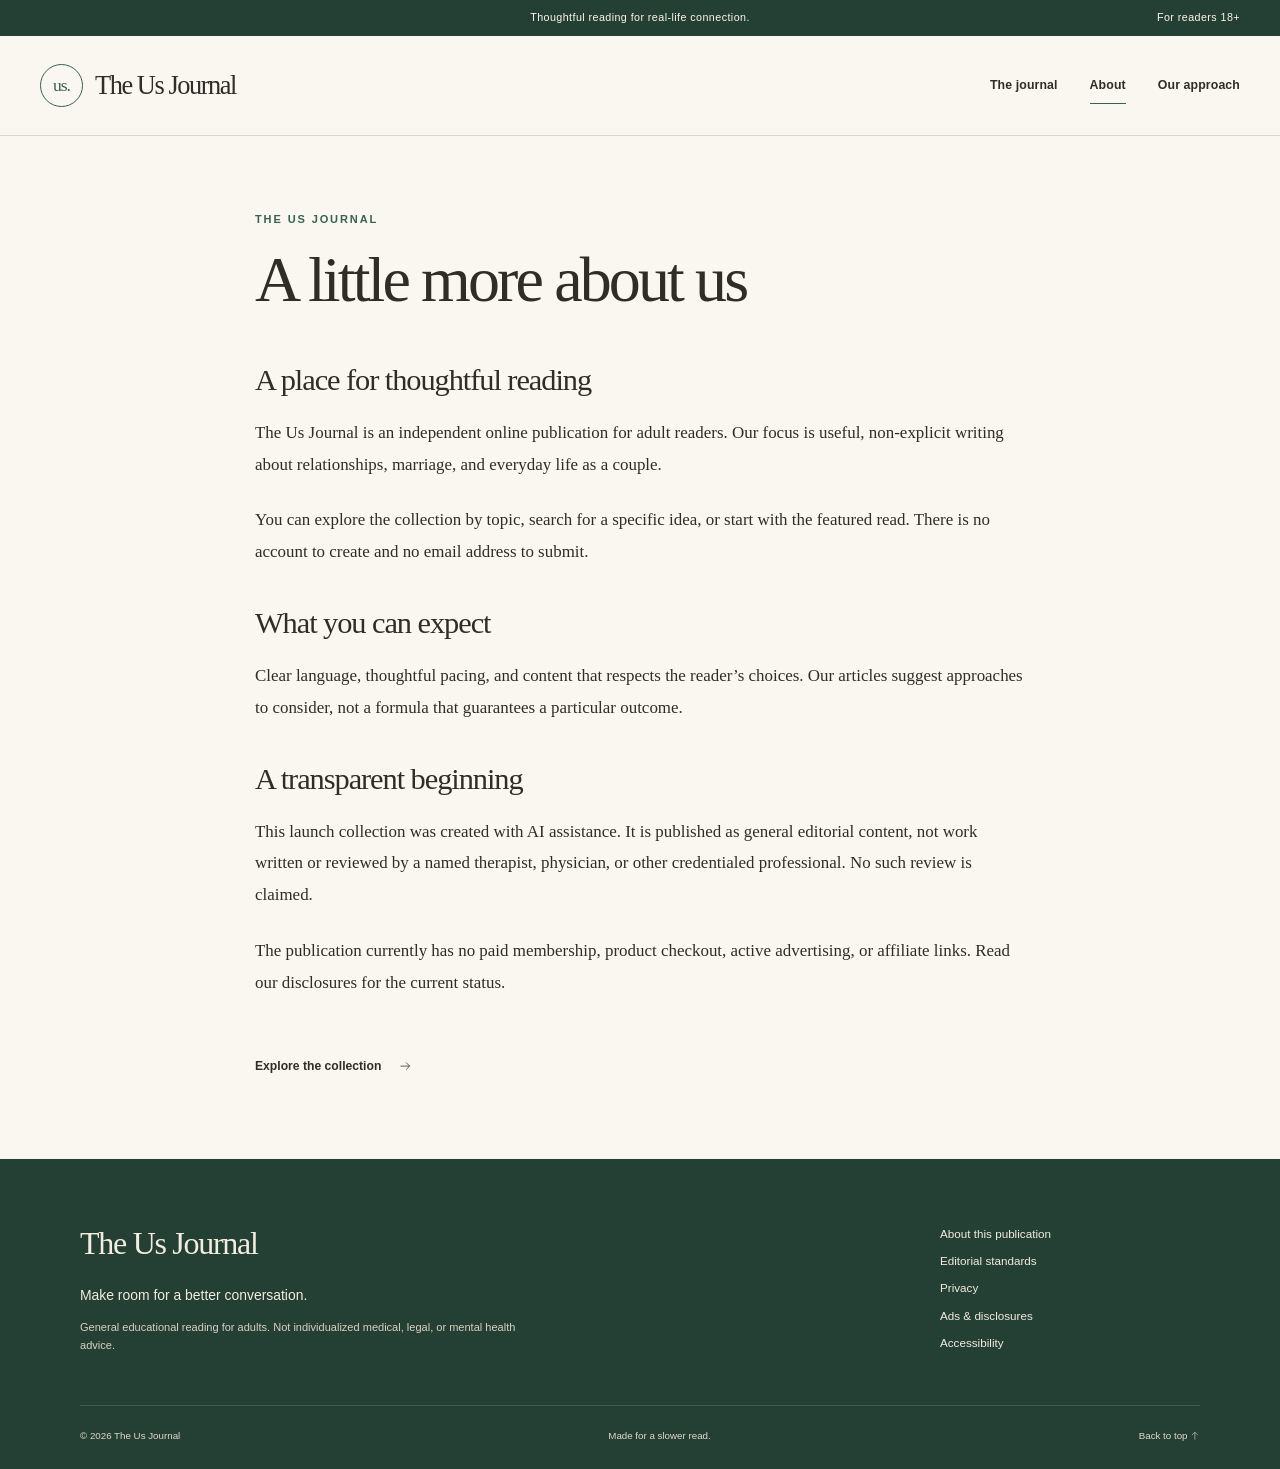
==== about.html @ 5644fdb0 "Publish The Us Journal editorial site" ====
<!doctype html>
<html lang="en-US"><head><meta charset="utf-8"><meta name="viewport" content="width=device-width,initial-scale=1"><title>A little more about us | The Us Journal</title><meta name="description" content="A little more about us at The Us Journal."><meta name="theme-color" content="#243f34"><meta name="color-scheme" content="light"><meta property="og:type" content="website"><meta property="og:title" content="A little more about us | The Us Journal"><meta property="og:description" content="A little more about us at The Us Journal."><link rel="icon" type="image/svg+xml" href="assets/favicon.svg"><link rel="stylesheet" href="assets/style.css"><script defer src="assets/site.js"></script></head>
<body id="top" class="theme-relationships "><a class="skip-link" href="#main">Skip to content</a><div class="topline">Thoughtful reading for real-life connection.<span>For readers 18+</span></div>
<header class="site-header"><a class="brand" href="index.html" aria-label="The Us Journal home"><span class="brand-mark">us.</span><span>The Us Journal</span></a><button class="menu-toggle" aria-expanded="false" aria-controls="site-nav" type="button">Menu <span aria-hidden="true">+</span></button><nav id="site-nav" aria-label="Main navigation"><a  href="index.html#library">The journal</a><a aria-current="page" href="about.html">About</a><a  href="editorial-standards.html">Our approach</a></nav></header>
<main id="main" class="info-page wrap"><p class="eyebrow">The Us Journal</p><h1>A little more about us</h1><div class="prose"><section><h2>A place for thoughtful reading</h2><p>The Us Journal is an independent online publication for adult readers. Our focus is useful, non-explicit writing about relationships, marriage, and everyday life as a couple.</p><p>You can explore the collection by topic, search for a specific idea, or start with the featured read. There is no account to create and no email address to submit.</p></section><section><h2>What you can expect</h2><p>Clear language, thoughtful pacing, and content that respects the reader’s choices. Our articles suggest approaches to consider, not a formula that guarantees a particular outcome.</p></section><section><h2>A transparent beginning</h2><p>This launch collection was created with AI assistance. It is published as general editorial content, not work written or reviewed by a named therapist, physician, or other credentialed professional. No such review is claimed.</p><p>The publication currently has no paid membership, product checkout, active advertising, or affiliate links. Read our disclosures for the current status.</p></section></div><a class="text-link" href="index.html#library">Explore the collection <svg class="inline-arrow" viewBox="0 0 24 24" aria-hidden="true" focusable="false"><path d="M3 12h18M14 5l7 7-7 7" fill="none" stroke="currentColor" stroke-width="1.5"/></svg></a></main>
<footer class="site-footer"><div><a class="footer-brand" href="index.html">The Us Journal</a><p>Make room for a better conversation.</p><p class="small">General educational reading for adults. Not individualized medical, legal, or mental health advice.</p></div><nav aria-label="Footer navigation"><a href="about.html">About this publication</a><a href="editorial-standards.html">Editorial standards</a><a href="privacy.html">Privacy</a><a href="disclosures.html">Ads & disclosures</a><a href="accessibility.html">Accessibility</a></nav><div class="footer-bottom"><span>© 2026 The Us Journal</span><span>Made for a slower read.</span><a href="#top" class="back-top">Back to top <svg class="inline-arrow" viewBox="0 0 24 24" aria-hidden="true" focusable="false"><path d="M12 21V3M5 10l7-7 7 7" fill="none" stroke="currentColor" stroke-width="1.5"/></svg></a></div></footer></body></html>
---- assets/style.css ----
*{box-sizing:border-box}html{scroll-behavior:smooth;scroll-padding-top:35px}body{margin:0;background:#faf7f0;color:#302d27;font-family:Arial,Helvetica,sans-serif;font-size:16px;line-height:1.65;-webkit-font-smoothing:antialiased;--accent:#ae402d;--dark:#482e27;--pale:#f1ddd0;--line:#ddd5c9;--paper:#faf7f0;--muted:#686156}.theme-relationships{--accent:#38614e;--dark:#243f34;--pale:#dbe5d8}.theme-stories{--accent:#725030;--dark:#252d44;--pale:#e8d9c6}a{color:inherit;text-decoration:none}button,input{font:inherit}button,a,input{touch-action:manipulation}button{cursor:pointer}img{display:block;max-width:100%;height:auto}button:focus-visible,a:focus-visible,input:focus-visible{outline:3px solid var(--accent);outline-offset:5px}button[hidden],[hidden]{display:none!important}.wrap{max-width:1200px;margin-left:auto;margin-right:auto;padding-left:40px;padding-right:40px}.eyebrow{text-transform:uppercase;font-size:.69rem;letter-spacing:.17em;font-weight:700;line-height:1.6;margin:0 0 17px;color:var(--accent)}h1,h2,h3,p{margin-top:0}h1,h2,h3{font-family:Georgia,'Times New Roman',serif;font-weight:400;line-height:1.1;letter-spacing:-.045em}h1{font-size:clamp(3.3rem,5.8vw,5.9rem);margin-bottom:26px}h2{font-size:clamp(2.15rem,3.6vw,3.5rem)}h3{font-size:1.8rem;line-height:1.17}em{font-weight:400}p{margin-bottom:1.2em}.small{font-size:.8rem}.sr-only{position:absolute;width:1px;height:1px;overflow:hidden;clip:rect(0,0,0,0);white-space:nowrap}.skip-link{position:fixed;top:-100px;left:15px;background:var(--dark);color:white;padding:14px 24px;z-index:100}.skip-link:focus{top:10px}.topline{padding:9px 40px;background:var(--dark);color:#fff7e9;text-align:center;font-size:.67rem;letter-spacing:.04em}.topline span{position:absolute;right:40px}.site-header{display:flex;justify-content:space-between;align-items:center;max-width:1440px;margin:auto;gap:30px;padding:28px 40px;border-bottom:1px solid var(--line)}.brand{font-family:Georgia,serif;font-size:1.65rem;letter-spacing:-.055em;display:flex;align-items:center;gap:12px;line-height:1.1}.brand-mark{display:grid;place-items:center;width:43px;height:43px;border:1px solid var(--accent);border-radius:50%;font-size:1.1rem;color:var(--accent);letter-spacing:-.06em}.site-header nav{display:flex;gap:32px;font-size:.77rem;font-weight:600;letter-spacing:.01em}.site-header nav a{padding:8px 0;border-bottom:1px solid transparent}.site-header nav a:hover,.site-header nav a[aria-current=page]{border-color:var(--accent)}.menu-toggle{display:none;background:none;border:0;padding:10px 0;color:inherit}.hero{max-width:1440px;margin:auto;display:grid;grid-template-columns:1.15fr 1fr;align-items:center;min-height:665px}.hero-copy{padding:65px 45px 65px max(40px,calc((100vw - 1200px)/2 + 40px))}.hero-intro{max-width:470px;font-size:1rem;line-height:1.8;color:var(--muted);margin-bottom:32px}.button{display:inline-flex;gap:30px;align-items:center;justify-content:space-between;background:var(--accent);color:#fff8ee;font-size:.76rem;font-weight:600;padding:16px 24px;border:1px solid transparent}.button:hover{background:var(--dark)}.button span{font-size:1.2rem;line-height:1}.hero-footnote{font-size:.68rem;color:var(--muted);margin-top:30px;display:flex;align-items:center;gap:10px}.tiny-line{width:24px;border-top:1px solid var(--accent)}.hero-art{padding:36px 50px 36px 10px;position:relative}.hero-art img{width:100%;max-width:540px;border-radius:48% 48% 3px 3px}.art-note{position:absolute;bottom:63px;left:-12px;background:var(--paper);box-shadow:0 5px 25px #302d270a;padding:19px 28px;font-family:Georgia,serif;font-size:.96rem;max-width:285px;transform:rotate(-4deg);line-height:1.4}.theme-relationships .hero-art img{border-radius:2px 48% 2px 2px}.theme-stories .hero{background:var(--dark);color:#fff5e4}.theme-stories .hero-copy{padding-top:75px;padding-bottom:75px}.theme-stories .hero .eyebrow{color:#e3b67e}.theme-stories .hero-intro,.theme-stories .hero-footnote{color:#ddd8d1}.theme-stories .hero .button{background:#dfb984;color:#252d44}.theme-stories .hero .button:hover{background:#f3d5ad}.theme-stories .hero .tiny-line{border-color:#dfb984}.theme-stories .hero-art{padding-right:55px;padding-left:25px}.theme-stories .hero-art img{border-radius:48% 48% 0 0}.theme-stories .art-note{color:var(--dark);left:0}.values-strip{border-top:1px solid var(--line);border-bottom:1px solid var(--line);display:flex;justify-content:space-evenly;padding:20px 24px;gap:20px;text-transform:uppercase;font-size:.64rem;letter-spacing:.12em}.values-strip span:before{content:'✳';margin-right:16px;color:var(--accent);font-size:1rem}.featured{padding-top:62px;padding-bottom:60px}.section-kicker{display:flex;justify-content:space-between;font-size:.69rem;text-transform:uppercase;letter-spacing:.12em;font-weight:bold;border-bottom:1px solid var(--line);padding-bottom:14px;margin-bottom:30px}.section-kicker span{color:var(--muted);font-weight:normal}.featured-content{display:grid;grid-template-columns:1.4fr 1fr;gap:80px;align-items:center}.featured h2{margin-bottom:0;font-size:2.65rem}.featured h2 a:hover,.next-read h2 a:hover{color:var(--accent)}.featured-content>div:last-child>p{font-size:.91rem;color:var(--muted)}.text-link{display:inline-flex;align-items:center;gap:18px;font-size:.76rem;font-weight:600;line-height:1.5}.text-link:hover{text-decoration:underline;text-underline-offset:5px}.text-link span{font-size:1.1rem}.library-section{padding-top:45px;padding-bottom:75px}.section-heading{display:flex;align-items:end;justify-content:space-between;gap:35px;margin-bottom:26px}.section-heading h2{margin-bottom:0}.section-heading>p{font-size:.81rem;color:var(--muted);max-width:240px;margin-bottom:5px}.browse-tools{display:flex;flex-direction:column;gap:18px;border-top:1px solid var(--line);padding-top:24px}.search-label{width:290px;position:relative;align-self:flex-end}.search-label input{appearance:none;width:100%;background:transparent;border:1px solid var(--line);border-radius:0;padding:10px 38px 10px 14px;font-size:.78rem;color:inherit}.search-label input::placeholder{color:#736e63;opacity:1}.search-label>span:last-child{position:absolute;right:14px;top:5px;font-size:1.3rem}.filters{display:flex;gap:8px;flex-wrap:wrap}.filter{padding:8px 15px;background:transparent;border:1px solid var(--line);border-radius:30px;font-size:.68rem;line-height:1.4;color:inherit}.filter:hover{border-color:var(--accent)}.filter.is-active{background:var(--dark);border-color:var(--dark);color:#fff7e9}.result-count{font-size:.67rem;color:var(--muted);min-height:1.1em;margin:16px 0 20px}.article-grid{display:grid;grid-template-columns:repeat(3,1fr);gap:48px 28px}.article-card{min-width:0}.card-art{display:block;position:relative;overflow:hidden;aspect-ratio:1.3}.card-art img{width:100%;height:100%;object-fit:cover;transition:transform .4s}.card-art:hover img{transform:scale(1.035)}.article-card:nth-child(3n+2) .card-art img{object-position:50% 39%}.article-card:nth-child(2n) .card-art{border-radius:100px 0 0 0}.card-number{position:absolute;right:15px;bottom:12px;background:var(--paper);border-radius:50%;width:31px;height:31px;font-family:Georgia,serif;font-size:.78rem;display:grid;place-items:center}.card-text{padding-top:19px}.card-meta{display:flex;justify-content:space-between;gap:12px;font-size:.6rem;text-transform:uppercase;letter-spacing:.05em;color:var(--accent);margin-bottom:14px}.card-meta span:last-child{white-space:nowrap;color:var(--muted);text-transform:none;letter-spacing:0}.card-text h3{margin-bottom:13px}.card-text h3 a:hover{color:var(--accent)}.card-text>p{font-size:.79rem;line-height:1.7;color:var(--muted);margin-bottom:17px}.no-results{padding:40px;border:1px solid var(--line)}.editor-note{display:grid;grid-template-columns:110px 1fr;gap:35px;background:var(--pale);padding-top:48px;padding-bottom:48px;margin-bottom:50px;max-width:1120px}.note-symbol{font-size:5.6rem;line-height:1.1;color:var(--accent)}.editor-note h2{font-size:2.55rem;margin-bottom:20px}.editor-note p:not(.eyebrow){font-size:.9rem;max-width:680px;line-height:1.8}.ad-placeholder{margin:35px auto 65px;border:1px dashed #b9ad9d;max-width:810px;text-align:center;padding:24px 25px;color:var(--muted);background:#ede7dc42}.ad-placeholder .eyebrow{margin-bottom:7px;color:var(--muted);font-size:.58rem}.ad-placeholder p{margin:0 0 2px;font-size:.77rem}.ad-placeholder small{font-size:.63rem}.site-footer{padding:58px max(40px,calc((100vw - 1120px)/2)) 25px;background:var(--dark);color:#f3ecdf;display:grid;grid-template-columns:1fr 260px;gap:40px 100px}.footer-brand{font-family:Georgia,serif;font-size:2rem;letter-spacing:-.04em;display:inline-block;margin-bottom:14px}.site-footer p{font-size:.87rem;margin-bottom:11px}.site-footer .small{font-size:.69rem;color:#dbd0c2;max-width:470px}.site-footer nav{display:grid;gap:8px;align-content:start;font-size:.73rem;padding-top:7px}.site-footer a:hover{text-decoration:underline;text-underline-offset:4px}.footer-bottom{grid-column:1/-1;border-top:1px solid #ffffff24;padding-top:22px;display:flex;justify-content:space-between;gap:20px;font-size:.61rem;color:#e2d9cb}.article-top{max-width:1000px;text-align:center;padding-top:45px;padding-bottom:45px}.article-top>.text-link{display:flex;margin-bottom:43px;font-size:.67rem;color:var(--muted);width:fit-content}.article-top h1{font-size:clamp(2.7rem,5vw,4.7rem);margin:0 auto 25px;max-width:900px}.article-deck{font-size:1.07rem;line-height:1.7;color:var(--muted);max-width:690px;margin:0 auto 25px}.article-byline{display:flex;justify-content:center;gap:24px;font-size:.66rem;color:var(--muted)}.article-banner{display:grid;grid-template-columns:1fr 1fr;padding:0;max-width:900px;height:260px;overflow:hidden;background:var(--pale);margin-bottom:55px}.article-banner img{width:100%;height:260px;object-fit:cover;object-position:50% 55%}.article-banner>div{padding:45px 35px;align-self:center}.article-banner>div>p{font-size:2rem;font-family:Georgia,serif;line-height:1.15;letter-spacing:-.03em;margin-bottom:0}.article-layout{display:grid;grid-template-columns:210px minmax(0,670px);gap:65px;max-width:1120px}.article-aside{position:sticky;top:30px;align-self:start;display:flex;flex-direction:column;gap:13px;padding-top:12px;font-size:.72rem;color:var(--muted);line-height:1.6}.article-aside .eyebrow{font-size:.61rem;margin-bottom:0}.article-aside>a:hover{color:var(--accent);text-decoration:underline}.copy-link{margin-top:15px;align-self:start;border:1px solid var(--line);background:none;padding:9px 14px;font-size:.67rem;color:inherit}.copy-status{font-size:.64rem;min-height:1.1em}.prose{font-family:Georgia,'Times New Roman',serif;font-size:1.12rem;line-height:1.88}.prose h2{font-size:1.9rem;line-height:1.25;margin:36px 0 18px;letter-spacing:-.035em}.prose section:first-child h2{margin-top:0}.prose p{margin-bottom:1.4em}.prose ul{padding-left:24px;margin-bottom:1.4em}.prose li{padding-left:6px;margin-bottom:12px}.takeaway{border-left:3px solid var(--accent);padding:25px 27px;background:var(--pale);margin:40px 0}.takeaway p:last-child{margin-bottom:0;font-size:1.1rem;line-height:1.7}.takeaway .eyebrow{font-family:Arial,sans-serif;margin-bottom:12px}.article-end{border-top:1px solid var(--line);margin-top:40px;padding-top:25px;display:flex;gap:20px;color:var(--muted)}.article-end>span{font-size:1.8rem;color:var(--accent)}.article-end p{font-family:Arial,sans-serif;font-size:.7rem;line-height:1.7}.next-read{max-width:900px;padding-top:35px;padding-bottom:25px;margin-top:35px;border-top:1px solid var(--line)}.next-read h2{font-size:2.2rem;max-width:700px;margin-bottom:20px}.next-read p:last-child{font-size:.86rem;color:var(--muted);max-width:650px}.reading-progress{height:3px;position:fixed;top:0;left:0;right:0;z-index:20}.reading-progress span{height:100%;display:block;width:0;background:var(--accent)}.info-page{max-width:850px;padding-top:75px;padding-bottom:80px}.info-page h1{font-size:clamp(3rem,5vw,4.4rem);margin-bottom:45px}.info-page .prose{font-size:1.06rem}.info-page>.text-link{margin-top:35px}
@media(min-width:1441px){.hero-copy{padding-left:160px}.site-footer{padding-left:calc((100vw - 1120px)/2);padding-right:calc((100vw - 1120px)/2)}}
@media(max-width:1050px){.hero{min-height:560px}.hero-copy{padding:45px 30px}.hero-art{padding:30px 30px 30px 0}.hero h1{font-size:4rem}.art-note{max-width:235px;font-size:.82rem;padding:17px 21px;bottom:45px}.theme-stories .hero-art{padding-right:30px}.featured-content{gap:40px}.article-grid{gap:40px 22px}.card-text h3{font-size:1.6rem}.site-footer{gap:45px}.article-layout{gap:35px;grid-template-columns:170px minmax(0,1fr)}.article-banner{margin-left:40px;margin-right:40px}.editor-note{margin-left:40px;margin-right:40px}.site-header nav{gap:22px}}
@media(max-width:760px){.wrap{padding-left:24px;padding-right:24px}.topline{padding:8px 12px;font-size:.59rem}.topline span{display:none}.site-header{padding:21px 24px;flex-wrap:wrap;gap:18px;position:relative}.brand{font-size:1.43rem}.brand-mark{width:35px;height:35px;font-size:.92rem}.site-header nav{width:100%;justify-content:space-between;border-top:1px solid var(--line);padding-top:13px;font-size:.72rem;gap:14px}.js-enabled .menu-toggle{display:block;font-size:.72rem}.menu-toggle span{font-size:1rem;margin-left:8px}.js-enabled .site-header nav{display:none}.js-enabled .site-header nav.is-open{display:flex}.hero{grid-template-columns:1fr;min-height:0}.hero-copy{padding:48px 24px 28px}.hero h1{font-size:clamp(3.3rem,10.4vw,5rem);margin-bottom:23px}.hero-intro{font-size:.93rem;max-width:540px;margin-bottom:25px}.hero .eyebrow{font-size:.61rem}.hero-footnote{margin-top:22px}.hero-art{padding:10px 35px 50px 55px;max-width:570px;width:100%;justify-self:center}.hero-art img{max-height:420px;object-fit:cover;object-position:50% 60%}.art-note{bottom:35px;left:24px;max-width:238px;padding:16px 21px}.theme-stories .hero-copy{padding-top:45px;padding-bottom:25px}.theme-stories .hero-art{padding:15px 35px 45px 55px}.theme-stories .art-note{left:24px}.values-strip{justify-content:space-around;padding:16px 12px;gap:12px;font-size:.51rem;letter-spacing:.02em}.values-strip span:before{display:none}.featured{padding-top:38px;padding-bottom:33px}.featured-content{grid-template-columns:1fr;gap:22px}.featured h2{font-size:2.2rem}.featured .eyebrow{font-size:.59rem;margin-bottom:12px}.featured-content>div:last-child>p{font-size:.84rem}.section-kicker{font-size:.6rem;margin-bottom:25px}.section-heading{display:block;margin-bottom:22px}.section-heading h2{font-size:2.5rem}.section-heading>p{max-width:none;margin-top:16px;margin-bottom:0;font-size:.75rem}.library-section{padding-top:30px;padding-bottom:45px}.search-label{width:100%;align-self:auto}.filters{gap:7px}.filter{padding:8px 12px;font-size:.63rem}.article-grid{grid-template-columns:repeat(2,1fr);gap:35px 18px}.card-text h3{font-size:1.47rem}.card-text>p{font-size:.72rem}.card-meta{display:block;font-size:.56rem;margin-bottom:10px}.card-meta span{display:block}.card-meta span:last-child{margin-top:3px}.card-text{padding-top:14px}.article-card:nth-child(2n) .card-art{border-radius:65px 0 0 0}.text-link{font-size:.71rem;gap:12px}.editor-note{margin-left:24px;margin-right:24px;padding:32px 25px;grid-template-columns:1fr;gap:17px;margin-bottom:35px}.note-symbol{font-size:3.5rem}.editor-note h2{font-size:2rem}.editor-note p:not(.eyebrow){font-size:.82rem}.editor-note .eyebrow{font-size:.61rem}.ad-placeholder{margin-top:20px;margin-bottom:45px;padding:22px 14px}.ad-placeholder p{font-size:.7rem}.site-footer{padding:40px 24px 25px;grid-template-columns:1fr;gap:27px}.site-footer nav{grid-template-columns:1fr 1fr;gap:10px 20px;font-size:.68rem}.footer-brand{font-size:1.8rem}.footer-bottom{font-size:.57rem;flex-wrap:wrap;gap:14px}.footer-bottom>span:nth-child(2){display:none}.article-top{padding-top:28px;padding-bottom:32px}.article-top>.text-link{margin-bottom:30px}.article-top h1{font-size:2.8rem}.article-top .eyebrow{font-size:.6rem}.article-deck{font-size:.94rem;line-height:1.75}.article-byline{font-size:.59rem;gap:12px;flex-wrap:wrap}.article-banner{margin-left:24px;margin-right:24px;height:190px;padding:0;margin-bottom:30px}.article-banner img{height:190px}.article-banner>div{padding:20px 16px}.article-banner>div>p{font-size:1.4rem}.article-banner .eyebrow{font-size:.5rem;margin-bottom:10px}.article-layout{display:flex;flex-direction:column;gap:20px}.article-aside{position:static;width:100%;padding:0 0 20px;display:flex;gap:9px;border-bottom:1px solid var(--line);font-size:.68rem}.article-aside>.eyebrow{margin-bottom:3px}.article-aside .copy-link{margin-top:6px}.copy-status{min-height:0}.article-aside>p:not(.eyebrow){font-size:.69rem;margin-bottom:0}.theme-stories .article-aside>p:not(.eyebrow) br{display:none}.prose{font-size:1.07rem;line-height:1.85}.prose h2{font-size:1.78rem;margin-top:30px}.takeaway{padding:21px;margin:32px 0}.takeaway p:last-child{font-size:1rem}.next-read{margin-left:24px;margin-right:24px;padding-left:0;padding-right:0;margin-top:15px;padding-top:30px}.next-read h2{font-size:1.9rem}.next-read p:last-child{font-size:.78rem}.info-page{padding-top:45px;padding-bottom:50px}.info-page h1{font-size:3rem;margin-bottom:35px}.info-page .prose{font-size:1rem}}
@media(max-width:390px){.brand{font-size:1.28rem;gap:8px}.brand-mark{width:32px;height:32px}.site-header{padding-left:20px;padding-right:20px}.hero h1{font-size:3.3rem}.article-grid{grid-template-columns:1fr;gap:35px}.card-art{aspect-ratio:1.6}.card-meta{display:flex}.card-meta span:last-child{margin-top:0}.card-text h3{font-size:1.8rem}.card-text>p{font-size:.81rem}.article-banner>div>p{font-size:1.2rem}.article-top h1{font-size:2.5rem}.values-strip{font-size:.48rem}}
@media(prefers-reduced-motion:reduce){html{scroll-behavior:auto}*,*:before,*:after{transition:none!important;animation:none!important}}
@media print{.site-header,.topline,.article-aside,.ad-placeholder,.site-footer,.reading-progress,.next-read,.article-banner,.article-top>.text-link{display:none!important}.article-layout{display:block}.article-top{padding:0}.article-top h1{font-size:30pt}.prose{font-size:12pt;line-height:1.6}.wrap{max-width:none;padding:0}.article-end{break-inside:avoid}a{text-decoration:none;color:black}}

.inline-arrow{display:inline-block;width:1em;height:1em;vertical-align:-.14em;flex-shrink:0}
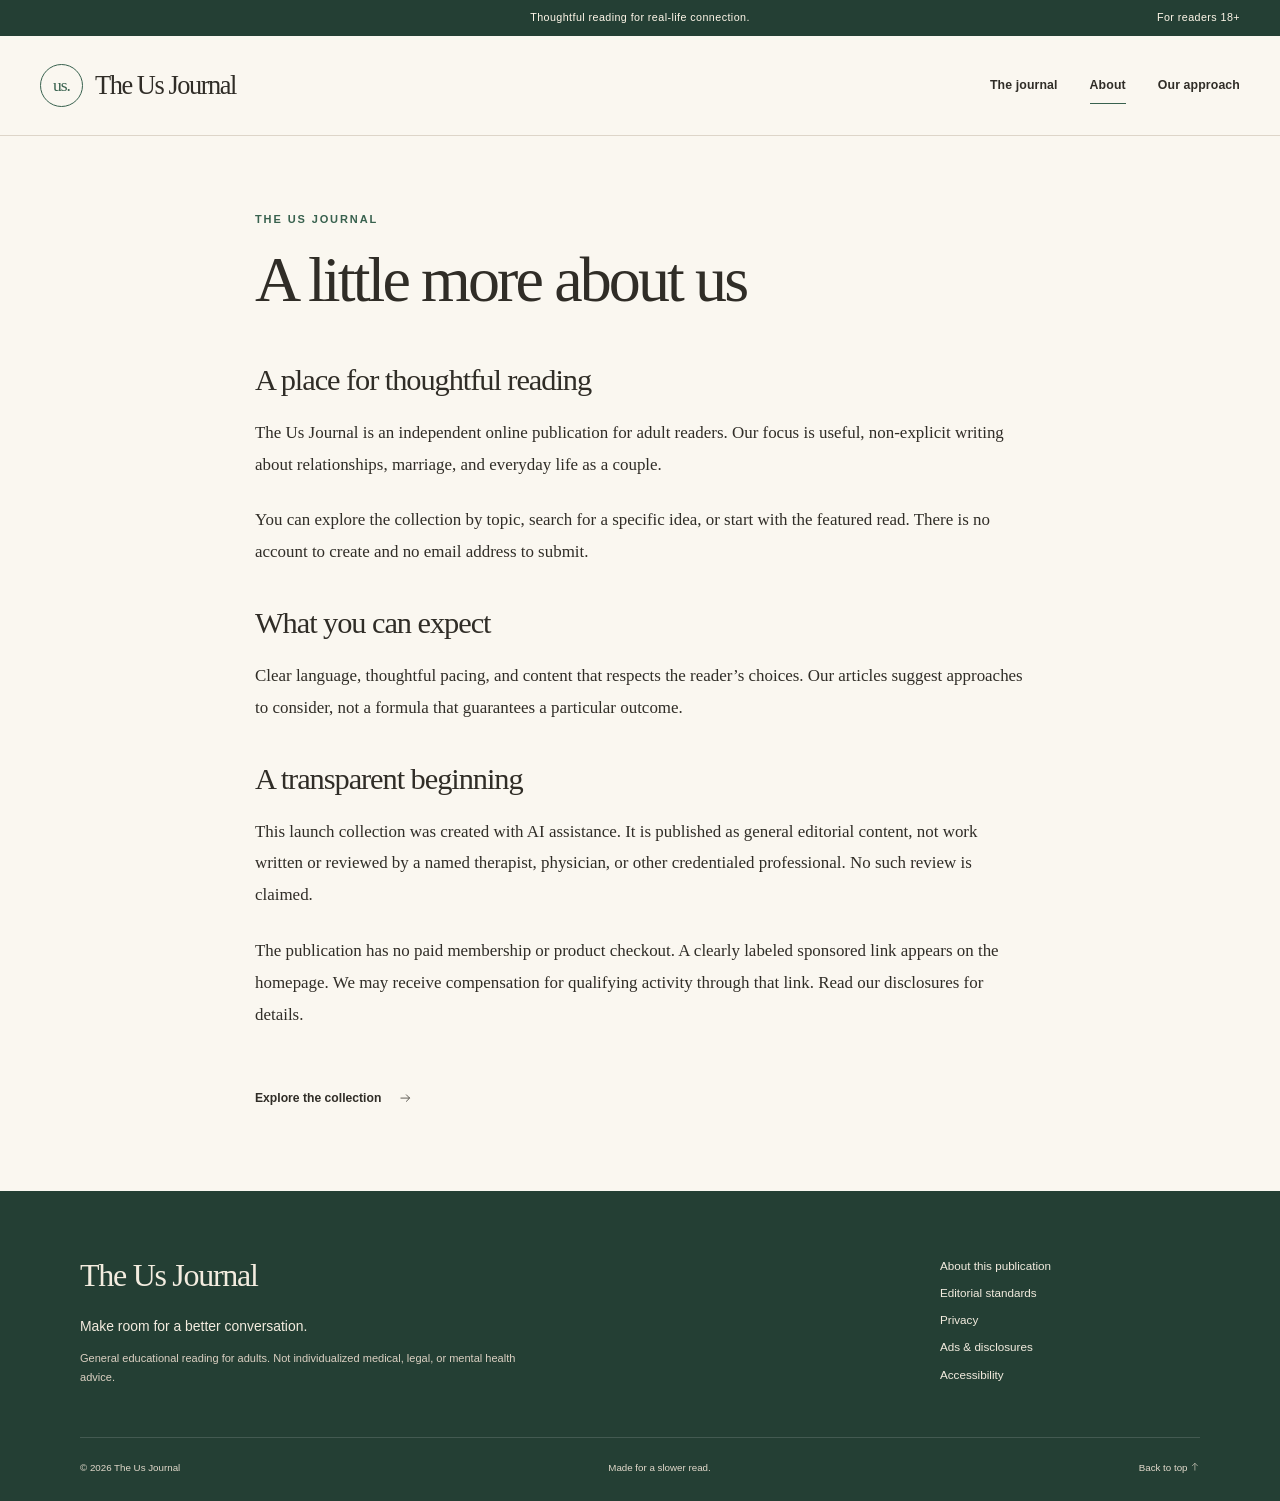
==== commit 9a437204: "Add prominent labeled sponsored SmartLink and disclosure" ====
--- a/about.html
+++ b/about.html
@@ -2,5 +2,5 @@
 <html lang="en-US"><head><meta charset="utf-8"><meta name="viewport" content="width=device-width,initial-scale=1"><title>A little more about us | The Us Journal</title><meta name="description" content="A little more about us at The Us Journal."><meta name="theme-color" content="#243f34"><meta name="color-scheme" content="light"><meta property="og:type" content="website"><meta property="og:title" content="A little more about us | The Us Journal"><meta property="og:description" content="A little more about us at The Us Journal."><link rel="icon" type="image/svg+xml" href="assets/favicon.svg"><link rel="stylesheet" href="assets/style.css"><script defer src="assets/site.js"></script></head>
 <body id="top" class="theme-relationships "><a class="skip-link" href="#main">Skip to content</a><div class="topline">Thoughtful reading for real-life connection.<span>For readers 18+</span></div>
 <header class="site-header"><a class="brand" href="index.html" aria-label="The Us Journal home"><span class="brand-mark">us.</span><span>The Us Journal</span></a><button class="menu-toggle" aria-expanded="false" aria-controls="site-nav" type="button">Menu <span aria-hidden="true">+</span></button><nav id="site-nav" aria-label="Main navigation"><a  href="index.html#library">The journal</a><a aria-current="page" href="about.html">About</a><a  href="editorial-standards.html">Our approach</a></nav></header>
-<main id="main" class="info-page wrap"><p class="eyebrow">The Us Journal</p><h1>A little more about us</h1><div class="prose"><section><h2>A place for thoughtful reading</h2><p>The Us Journal is an independent online publication for adult readers. Our focus is useful, non-explicit writing about relationships, marriage, and everyday life as a couple.</p><p>You can explore the collection by topic, search for a specific idea, or start with the featured read. There is no account to create and no email address to submit.</p></section><section><h2>What you can expect</h2><p>Clear language, thoughtful pacing, and content that respects the reader’s choices. Our articles suggest approaches to consider, not a formula that guarantees a particular outcome.</p></section><section><h2>A transparent beginning</h2><p>This launch collection was created with AI assistance. It is published as general editorial content, not work written or reviewed by a named therapist, physician, or other credentialed professional. No such review is claimed.</p><p>The publication currently has no paid membership, product checkout, active advertising, or affiliate links. Read our disclosures for the current status.</p></section></div><a class="text-link" href="index.html#library">Explore the collection <svg class="inline-arrow" viewBox="0 0 24 24" aria-hidden="true" focusable="false"><path d="M3 12h18M14 5l7 7-7 7" fill="none" stroke="currentColor" stroke-width="1.5"/></svg></a></main>
+<main id="main" class="info-page wrap"><p class="eyebrow">The Us Journal</p><h1>A little more about us</h1><div class="prose"><section><h2>A place for thoughtful reading</h2><p>The Us Journal is an independent online publication for adult readers. Our focus is useful, non-explicit writing about relationships, marriage, and everyday life as a couple.</p><p>You can explore the collection by topic, search for a specific idea, or start with the featured read. There is no account to create and no email address to submit.</p></section><section><h2>What you can expect</h2><p>Clear language, thoughtful pacing, and content that respects the reader’s choices. Our articles suggest approaches to consider, not a formula that guarantees a particular outcome.</p></section><section><h2>A transparent beginning</h2><p>This launch collection was created with AI assistance. It is published as general editorial content, not work written or reviewed by a named therapist, physician, or other credentialed professional. No such review is claimed.</p><p>The publication has no paid membership or product checkout. A clearly labeled sponsored link appears on the homepage. We may receive compensation for qualifying activity through that link. Read our disclosures for details.</p></section></div><a class="text-link" href="index.html#library">Explore the collection <svg class="inline-arrow" viewBox="0 0 24 24" aria-hidden="true" focusable="false"><path d="M3 12h18M14 5l7 7-7 7" fill="none" stroke="currentColor" stroke-width="1.5"/></svg></a></main>
 <footer class="site-footer"><div><a class="footer-brand" href="index.html">The Us Journal</a><p>Make room for a better conversation.</p><p class="small">General educational reading for adults. Not individualized medical, legal, or mental health advice.</p></div><nav aria-label="Footer navigation"><a href="about.html">About this publication</a><a href="editorial-standards.html">Editorial standards</a><a href="privacy.html">Privacy</a><a href="disclosures.html">Ads & disclosures</a><a href="accessibility.html">Accessibility</a></nav><div class="footer-bottom"><span>© 2026 The Us Journal</span><span>Made for a slower read.</span><a href="#top" class="back-top">Back to top <svg class="inline-arrow" viewBox="0 0 24 24" aria-hidden="true" focusable="false"><path d="M12 21V3M5 10l7-7 7 7" fill="none" stroke="currentColor" stroke-width="1.5"/></svg></a></div></footer></body></html>
